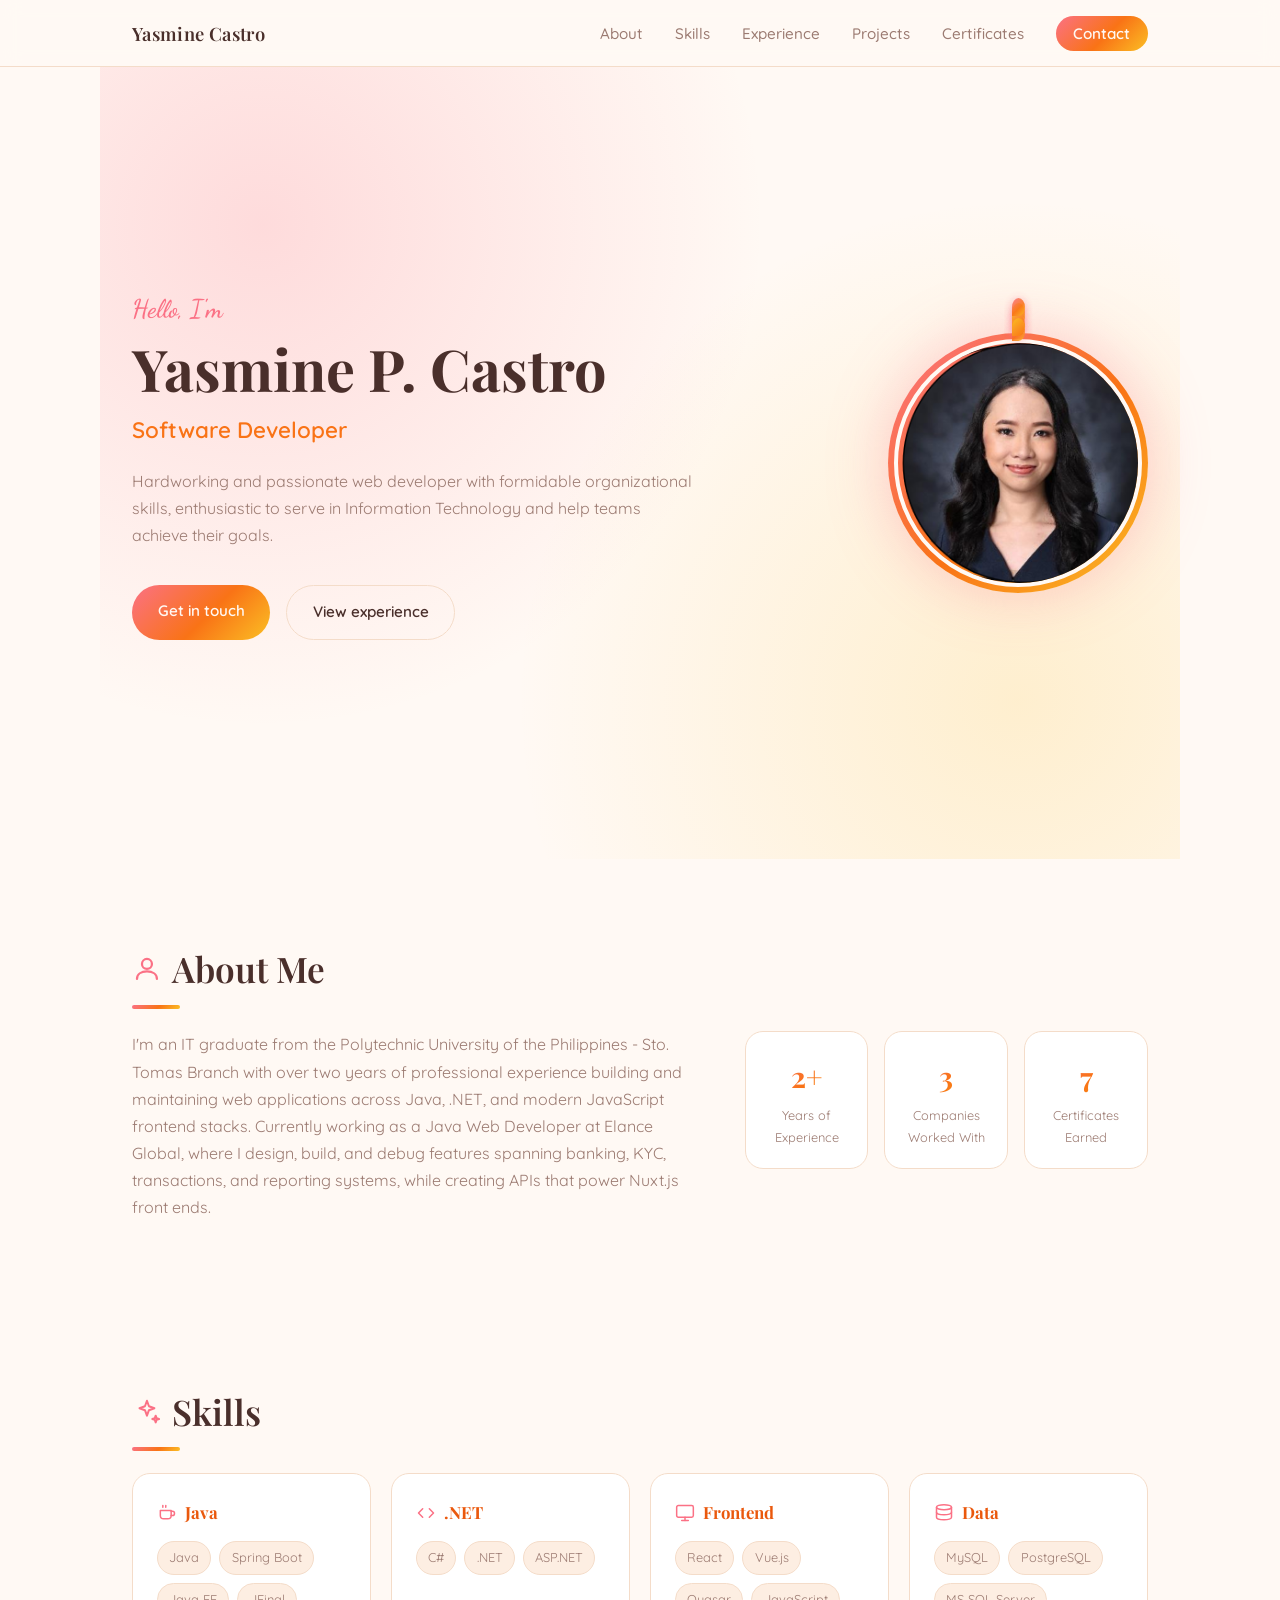
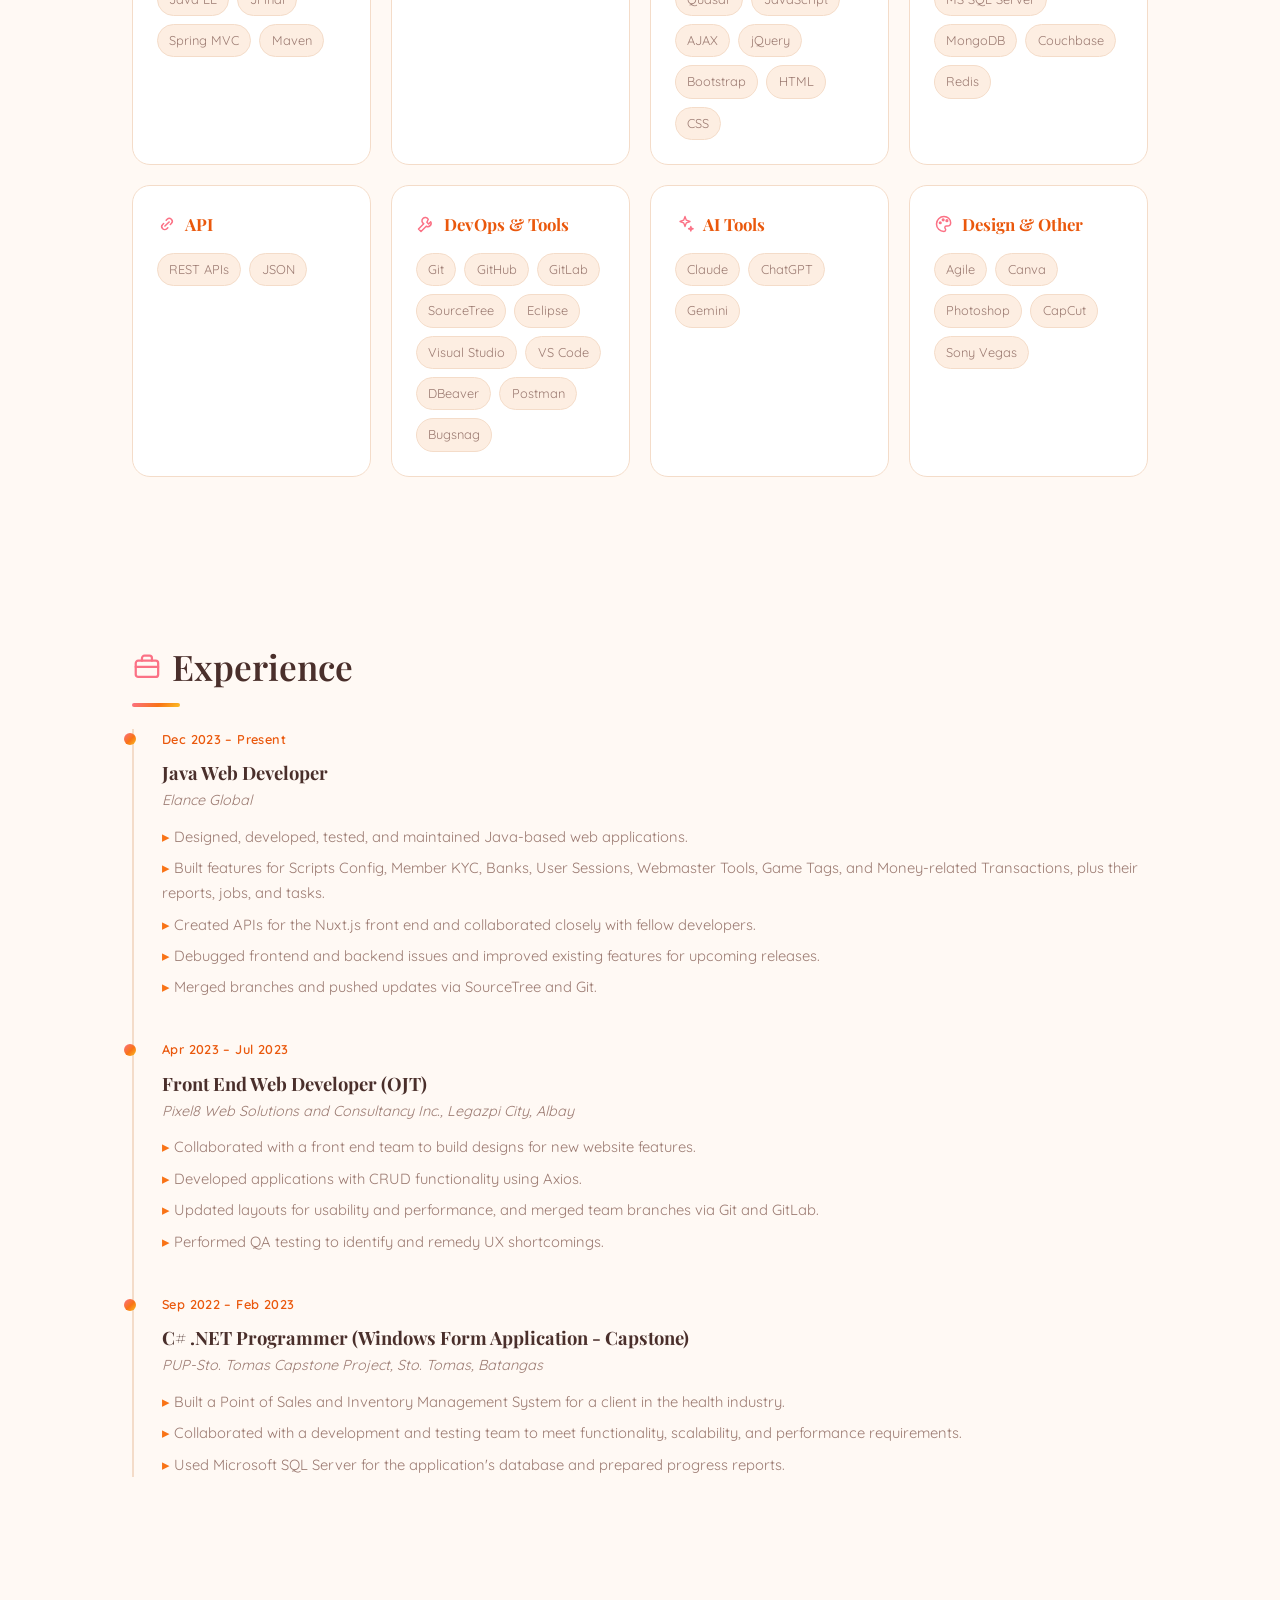
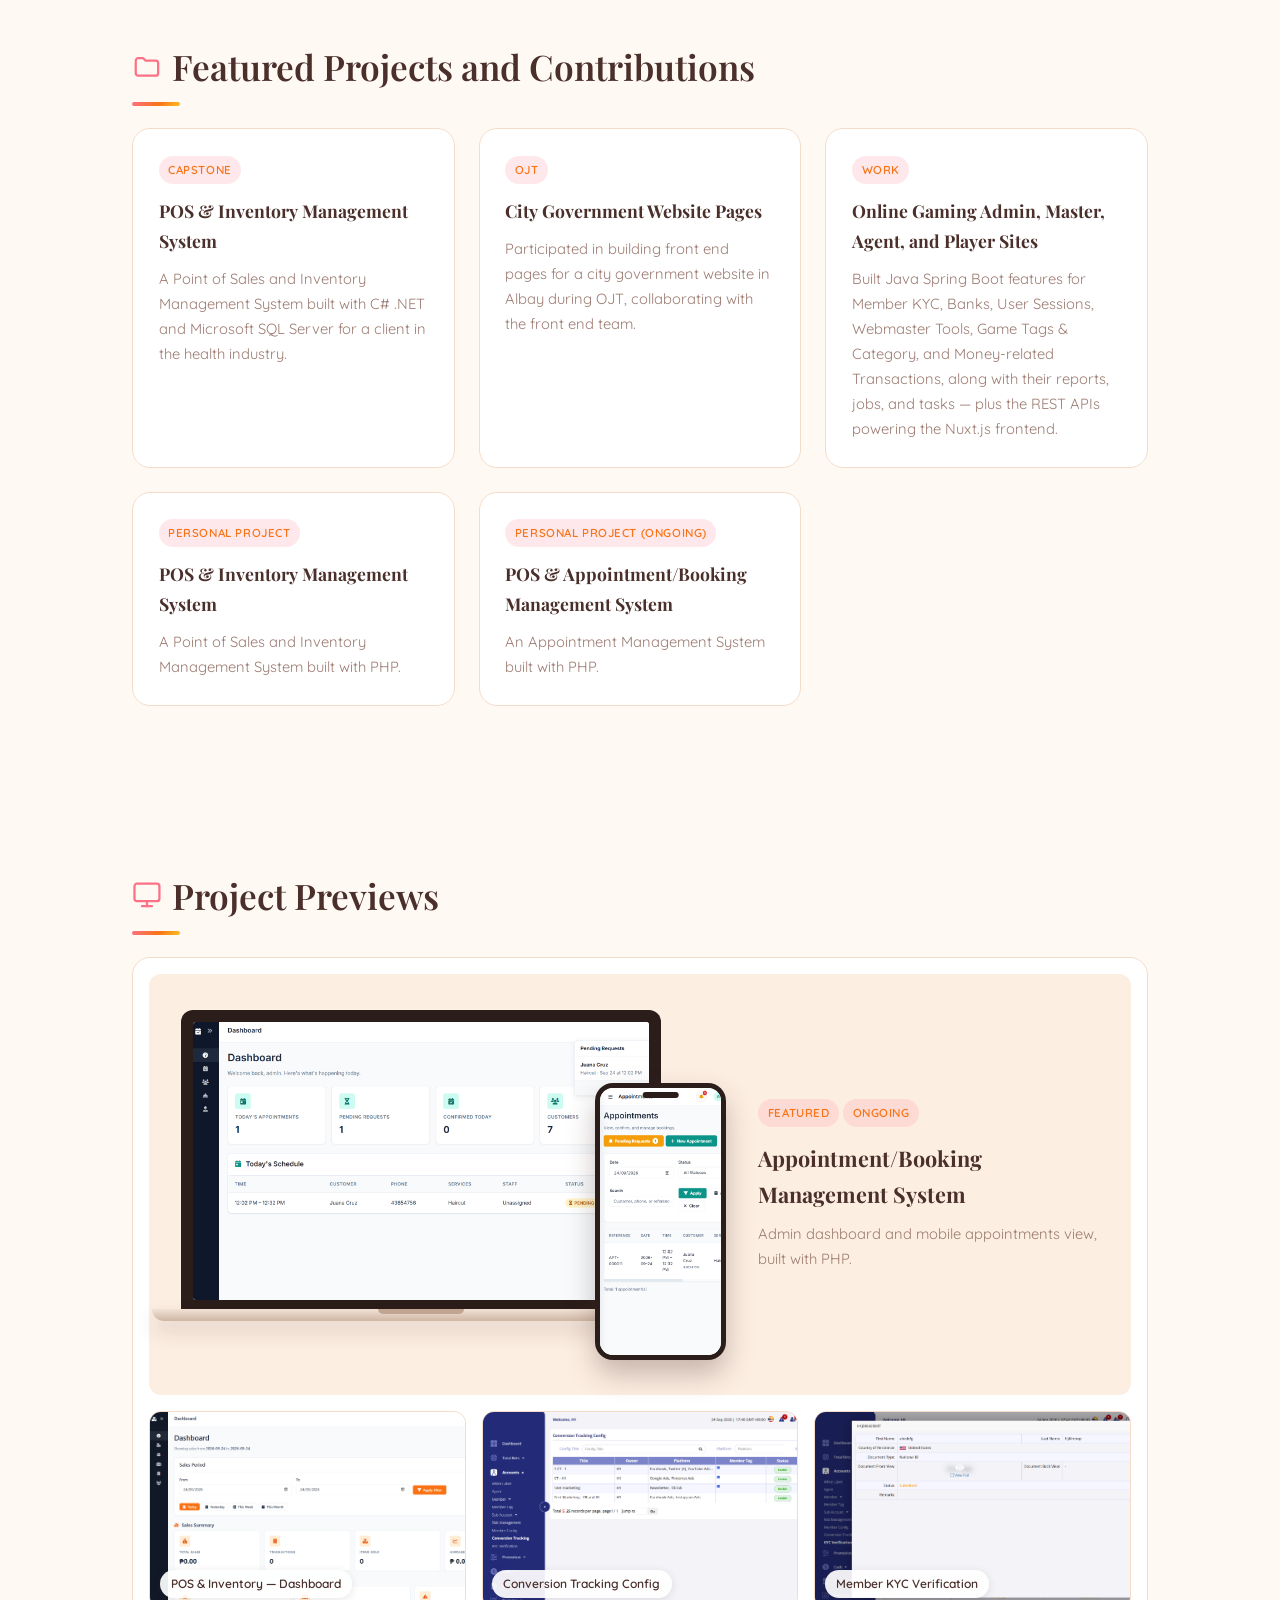
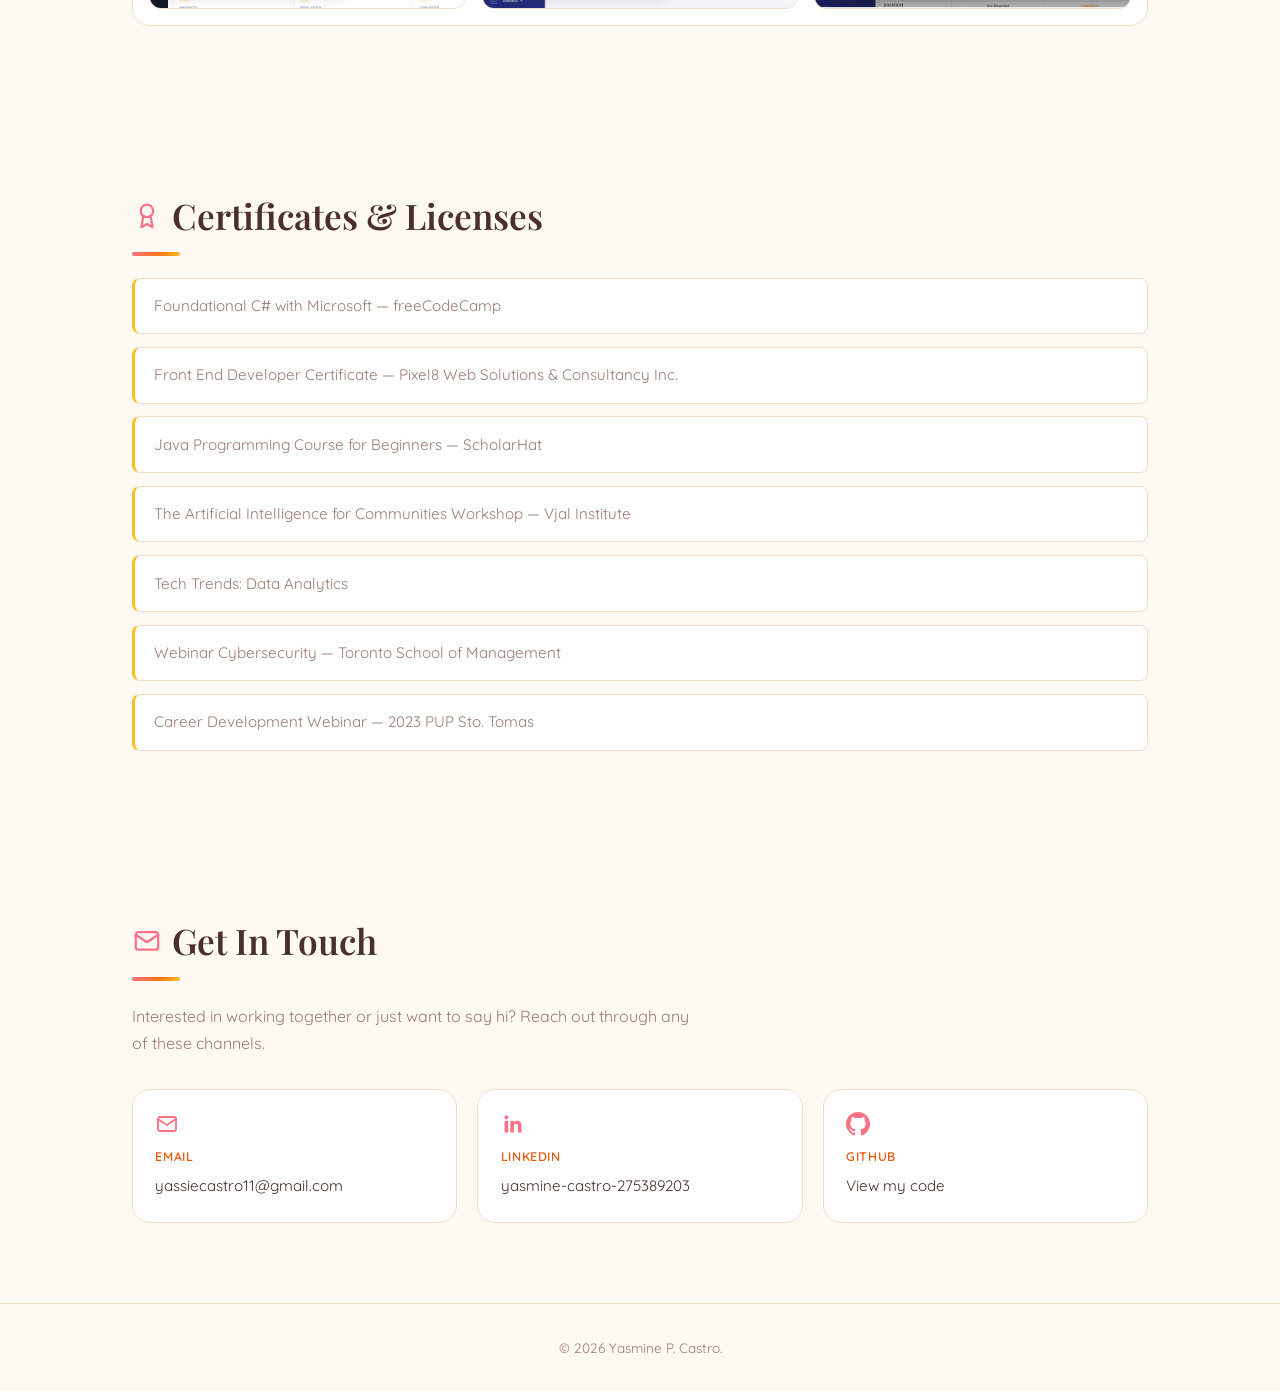
==== profile.html @ a71eab83 "Add portfolio site Landing page and profile page with about, skills, experience, projects, project p" ====
<!DOCTYPE html>
<html lang="en">
<head>
  <meta charset="UTF-8">
  <meta name="viewport" content="width=device-width, initial-scale=1.0">
  <title>Yasmine Castro | Profile</title>
  <meta name="description" content="Portfolio of Yasmine P. Castro — Java & Front End Web Developer.">
  <link rel="preconnect" href="https://fonts.googleapis.com">
  <link rel="preconnect" href="https://fonts.gstatic.com" crossorigin>
  <link href="https://fonts.googleapis.com/css2?family=Playfair+Display:wght@500;600;700&family=Quicksand:wght@400;500;600;700&family=Dancing+Script:wght@500;600;700&display=swap" rel="stylesheet">
  <link rel="stylesheet" href="css/style.css">
</head>
<body>
  <svg style="display:none" aria-hidden="true">
    <defs>
      <symbol id="icon-user" viewBox="0 0 24 24" fill="none" stroke="currentColor" stroke-width="1.8" stroke-linecap="round" stroke-linejoin="round">
        <circle cx="12" cy="8" r="4"></circle>
        <path d="M4 20c0-4 3.6-6 8-6s8 2 8 6"></path>
      </symbol>
      <symbol id="icon-sparkles" viewBox="0 0 24 24" fill="none" stroke="currentColor" stroke-width="1.6" stroke-linecap="round" stroke-linejoin="round">
        <path d="M12 3l1.6 4.4L18 9l-4.4 1.6L12 15l-1.6-4.4L6 9l4.4-1.6L12 3z"></path>
        <path d="M19 15l.7 2 2 .7-2 .7-.7 2-.7-2-2-.7 2-.7.7-2z"></path>
      </symbol>
      <symbol id="icon-briefcase" viewBox="0 0 24 24" fill="none" stroke="currentColor" stroke-width="1.8" stroke-linecap="round" stroke-linejoin="round">
        <rect x="3" y="7" width="18" height="13" rx="2"></rect>
        <path d="M8 7V5a2 2 0 012-2h4a2 2 0 012 2v2"></path>
        <line x1="3" y1="12" x2="21" y2="12"></line>
      </symbol>
      <symbol id="icon-folder" viewBox="0 0 24 24" fill="none" stroke="currentColor" stroke-width="1.8" stroke-linecap="round" stroke-linejoin="round">
        <path d="M3 7a2 2 0 012-2h4l2 2h8a2 2 0 012 2v8a2 2 0 01-2 2H5a2 2 0 01-2-2V7z"></path>
      </symbol>
      <symbol id="icon-award" viewBox="0 0 24 24" fill="none" stroke="currentColor" stroke-width="1.8" stroke-linecap="round" stroke-linejoin="round">
        <circle cx="12" cy="8" r="5"></circle>
        <path d="M9 12.5L7.5 21 12 18.5 16.5 21 15 12.5"></path>
      </symbol>
      <symbol id="icon-mail" viewBox="0 0 24 24" fill="none" stroke="currentColor" stroke-width="1.8" stroke-linecap="round" stroke-linejoin="round">
        <rect x="3" y="5" width="18" height="14" rx="2"></rect>
        <path d="M3 7l9 6 9-6"></path>
      </symbol>
      <symbol id="icon-coffee" viewBox="0 0 24 24" fill="none" stroke="currentColor" stroke-width="1.8" stroke-linecap="round" stroke-linejoin="round">
        <path d="M4 9h13v6a4 4 0 01-4 4H8a4 4 0 01-4-4V9z"></path>
        <path d="M17 10h1.5a2.5 2.5 0 010 5H17"></path>
        <line x1="7" y1="3" x2="7" y2="5"></line>
        <line x1="10.5" y1="3" x2="10.5" y2="5"></line>
      </symbol>
      <symbol id="icon-code" viewBox="0 0 24 24" fill="none" stroke="currentColor" stroke-width="1.8" stroke-linecap="round" stroke-linejoin="round">
        <polyline points="8 7 3 12 8 17"></polyline>
        <polyline points="16 7 21 12 16 17"></polyline>
      </symbol>
      <symbol id="icon-monitor" viewBox="0 0 24 24" fill="none" stroke="currentColor" stroke-width="1.8" stroke-linecap="round" stroke-linejoin="round">
        <rect x="2" y="3" width="20" height="14" rx="2"></rect>
        <line x1="8" y1="21" x2="16" y2="21"></line>
        <line x1="12" y1="17" x2="12" y2="21"></line>
      </symbol>
      <symbol id="icon-database" viewBox="0 0 24 24" fill="none" stroke="currentColor" stroke-width="1.8" stroke-linecap="round" stroke-linejoin="round">
        <ellipse cx="12" cy="5" rx="9" ry="3"></ellipse>
        <path d="M3 5v6c0 1.7 4 3 9 3s9-1.3 9-3V5"></path>
        <path d="M3 11v6c0 1.7 4 3 9 3s9-1.3 9-3v-6"></path>
      </symbol>
      <symbol id="icon-link" viewBox="0 0 24 24" fill="none" stroke="currentColor" stroke-width="1.8" stroke-linecap="round" stroke-linejoin="round">
        <path d="M9.5 14.5l5-5"></path>
        <path d="M11 7.5l1.2-1.2a3.5 3.5 0 015 5L16 12.5"></path>
        <path d="M13 16.5l-1.2 1.2a3.5 3.5 0 01-5-5L8 11.5"></path>
      </symbol>
      <symbol id="icon-wrench" viewBox="0 0 24 24" fill="none" stroke="currentColor" stroke-width="1.8" stroke-linecap="round" stroke-linejoin="round">
        <path d="M14.7 6.3a4 4 0 10-5.4 5.4L3 18l3 3 6.3-6.3a4 4 0 005.4-5.4l-2.6 2.6-2-2z"></path>
      </symbol>
      <symbol id="icon-palette" viewBox="0 0 24 24" fill="none" stroke="currentColor" stroke-width="1.8" stroke-linecap="round" stroke-linejoin="round">
        <path d="M12 3a9 9 0 100 18c1.1 0 2-.9 2-2 0-.5-.2-1-.5-1.4-.3-.4-.5-.8-.5-1.3 0-1 .8-1.8 1.8-1.8H16a4 4 0 004-4c0-4.4-3.6-7.5-8-7.5z"></path>
        <circle cx="7.5" cy="10.5" r="1"></circle>
        <circle cx="11" cy="7" r="1"></circle>
        <circle cx="15.5" cy="8" r="1"></circle>
      </symbol>
      <symbol id="icon-linkedin" viewBox="0 0 24 24" fill="currentColor">
        <path d="M20.45 20.45h-3.55v-5.57c0-1.33-.03-3.04-1.85-3.04-1.86 0-2.14 1.45-2.14 2.94v5.67H9.35V9h3.41v1.56h.05c.48-.9 1.64-1.85 3.37-1.85 3.6 0 4.27 2.37 4.27 5.46v6.28zM5.34 7.43a2.06 2.06 0 110-4.12 2.06 2.06 0 010 4.12zM7.11 20.45H3.56V9h3.55v11.45z"></path>
      </symbol>
      <symbol id="icon-github" viewBox="0 0 24 24" fill="currentColor">
        <path d="M12 0C5.37 0 0 5.37 0 12c0 5.3 3.44 9.8 8.21 11.39.6.11.79-.26.79-.58v-2.23c-3.34.73-4.03-1.42-4.03-1.42-.55-1.39-1.33-1.76-1.33-1.76-1.09-.74.08-.73.08-.73 1.2.08 1.84 1.24 1.84 1.24 1.07 1.83 2.81 1.3 3.49 1 .11-.78.42-1.3.76-1.6-2.66-.3-5.47-1.33-5.47-5.93 0-1.31.47-2.38 1.24-3.22-.13-.3-.54-1.52.12-3.18 0 0 1-.32 3.3 1.23a11.5 11.5 0 016 0c2.29-1.55 3.3-1.23 3.3-1.23.65 1.66.24 2.88.12 3.18.77.84 1.23 1.91 1.23 3.22 0 4.61-2.81 5.62-5.48 5.92.43.37.82 1.1.82 2.22v3.29c0 .32.19.69.8.58C20.56 21.8 24 17.3 24 12c0-6.63-5.37-12-12-12z"></path>
      </symbol>
    </defs>
  </svg>

  <header>
    <nav class="navbar">
      <a href="index.html" class="logo">Yasmine Castro</a>
      <button class="nav-toggle" aria-label="Toggle navigation" aria-expanded="false">
        <span></span><span></span><span></span>
      </button>
      <ul class="nav-links">
        <li><a href="#about">About</a></li>
        <li><a href="#skills">Skills</a></li>
        <li><a href="#experience">Experience</a></li>
        <li><a href="#projects">Projects</a></li>
        <li><a href="#certificates">Certificates</a></li>
        <li><a href="#contact" class="nav-cta">Contact</a></li>
      </ul>
    </nav>
  </header>

  <main>
    <section id="hero">
      <div class="hero-content">
        <p class="hero-eyebrow">Hello, I'm</p>
        <h1>Yasmine P. Castro</h1>
        <p class="hero-role">Software Developer</p>
        <p class="hero-desc">Hardworking and passionate web developer with formidable organizational skills, enthusiastic to serve in Information Technology and help teams achieve their goals.</p>
        <div class="hero-actions">
          <a href="#contact" class="btn btn-primary">Get in touch</a>
          <a href="#experience" class="btn btn-outline">View experience</a>
        </div>
      </div>
      <div class="hero-photo-wrap">
        <div class="hero-photo">
          <img src="img/yasmine_img.png" alt="Portrait of Yasmine P. Castro">
        </div>
        <div class="petals" aria-hidden="true">
          <span class="petal-orbit p1"><span class="petal-shape"></span></span>
          <span class="petal-orbit p2"><span class="petal-shape"></span></span>
          <span class="petal-orbit p3"><span class="petal-shape"></span></span>
          <span class="petal-orbit p4"><span class="petal-shape"></span></span>
          <span class="petal-orbit p5"><span class="petal-shape"></span></span>
          <span class="petal-orbit p6"><span class="petal-shape"></span></span>
        </div>
      </div>
    </section>

    <section id="about">
      <h2 class="section-title reveal"><svg class="title-icon"><use href="#icon-user"></use></svg> About Me</h2>
      <div class="about-grid">
        <p class="reveal">
          I'm an IT graduate from the Polytechnic University of the Philippines - Sto. Tomas Branch with over two years of
          professional experience building and maintaining web applications across Java, .NET, and modern
          JavaScript frontend stacks. Currently working as a Java Web Developer at Elance Global, where I
          design, build, and debug features spanning banking, KYC, transactions, and reporting systems,
          while creating APIs that power Nuxt.js front ends.
        </p>
        <div class="about-facts">
          <div class="fact reveal">
            <span class="fact-num">2+</span>
            <span class="fact-label">Years of Experience</span>
          </div>
          <div class="fact reveal">
            <span class="fact-num">3</span>
            <span class="fact-label">Companies Worked With</span>
          </div>
          <div class="fact reveal">
            <span class="fact-num">7</span>
            <span class="fact-label">Certificates Earned</span>
          </div>
        </div>
      </div>
    </section>

    <section id="skills">
      <h2 class="section-title reveal"><svg class="title-icon"><use href="#icon-sparkles"></use></svg> Skills</h2>
      <div class="skills-grid">
        <div class="skill-card reveal">
          <h3><svg class="skill-icon"><use href="#icon-coffee"></use></svg> Java</h3>
          <ul class="tag-list">
            <li>Java</li><li>Spring Boot</li><li>Java EE</li><li>JFinal</li><li>Spring MVC</li><li>Maven</li>
          </ul>
        </div>
        <div class="skill-card reveal">
          <h3><svg class="skill-icon"><use href="#icon-code"></use></svg> .NET</h3>
          <ul class="tag-list">
            <li>C#</li><li>.NET</li><li>ASP.NET</li>
          </ul>
        </div>
        <div class="skill-card reveal">
          <h3><svg class="skill-icon"><use href="#icon-monitor"></use></svg> Frontend</h3>
          <ul class="tag-list">
            <li>React</li><li>Vue.js</li><li>Quasar</li><li>JavaScript</li><li>AJAX</li><li>jQuery</li><li>Bootstrap</li><li>HTML</li><li>CSS</li>
          </ul>
        </div>
        <div class="skill-card reveal">
          <h3><svg class="skill-icon"><use href="#icon-database"></use></svg> Data</h3>
          <ul class="tag-list">
            <li>MySQL</li><li>PostgreSQL</li><li>MS SQL Server</li><li>MongoDB</li><li>Couchbase</li><li>Redis</li>
          </ul>
        </div>
        <div class="skill-card reveal">
          <h3><svg class="skill-icon"><use href="#icon-link"></use></svg> API</h3>
          <ul class="tag-list">
            <li>REST APIs</li><li>JSON</li>
          </ul>
        </div>
        <div class="skill-card reveal">
          <h3><svg class="skill-icon"><use href="#icon-wrench"></use></svg> DevOps &amp; Tools</h3>
          <ul class="tag-list">
            <li>Git</li><li>GitHub</li><li>GitLab</li><li>SourceTree</li><li>Eclipse</li><li>Visual Studio</li><li>VS Code</li><li>DBeaver</li><li>Postman</li><li>Bugsnag</li>
          </ul>
        </div>
        <div class="skill-card reveal">
          <h3><svg class="skill-icon"><use href="#icon-sparkles"></use></svg> AI Tools</h3>
          <ul class="tag-list">
            <li>Claude</li><li>ChatGPT</li><li>Gemini</li>
          </ul>
        </div>
        <div class="skill-card reveal">
          <h3><svg class="skill-icon"><use href="#icon-palette"></use></svg> Design &amp; Other</h3>
          <ul class="tag-list">
            <li>Agile</li><li>Canva</li><li>Photoshop</li><li>CapCut</li><li>Sony Vegas</li>
          </ul>
        </div>
      </div>
    </section>

    <section id="experience">
      <h2 class="section-title reveal"><svg class="title-icon"><use href="#icon-briefcase"></use></svg> Experience</h2>
      <div class="timeline">
        <div class="timeline-item reveal">
          <div class="timeline-date">Dec 2023 – Present</div>
          <div class="timeline-body">
            <h3>Java Web Developer</h3>
            <p class="timeline-company">Elance Global</p>
            <ul>
              <li>Designed, developed, tested, and maintained Java-based web applications.</li>
              <li>Built features for Scripts Config, Member KYC, Banks, User Sessions, Webmaster Tools, Game Tags, and Money-related Transactions, plus their reports, jobs, and tasks.</li>
              <li>Created APIs for the Nuxt.js front end and collaborated closely with fellow developers.</li>
              <li>Debugged frontend and backend issues and improved existing features for upcoming releases.</li>
              <li>Merged branches and pushed updates via SourceTree and Git.</li>
            </ul>
          </div>
        </div>
        <div class="timeline-item reveal">
          <div class="timeline-date">Apr 2023 – Jul 2023</div>
          <div class="timeline-body">
            <h3>Front End Web Developer (OJT)</h3>
            <p class="timeline-company">Pixel8 Web Solutions and Consultancy Inc., Legazpi City, Albay</p>
            <ul>
              <li>Collaborated with a front end team to build designs for new website features.</li>
              <li>Developed applications with CRUD functionality using Axios.</li>
              <li>Updated layouts for usability and performance, and merged team branches via Git and GitLab.</li>
              <li>Performed QA testing to identify and remedy UX shortcomings.</li>
            </ul>
          </div>
        </div>
        <div class="timeline-item reveal">
          <div class="timeline-date">Sep 2022 – Feb 2023</div>
          <div class="timeline-body">
            <h3>C# .NET Programmer (Windows Form Application - Capstone)</h3>
            <p class="timeline-company">PUP-Sto. Tomas Capstone Project, Sto. Tomas, Batangas</p>
            <ul>
              <li>Built a Point of Sales and Inventory Management System for a client in the health industry.</li>
              <li>Collaborated with a development and testing team to meet functionality, scalability, and performance requirements.</li>
              <li>Used Microsoft SQL Server for the application's database and prepared progress reports.</li>
            </ul>
          </div>
        </div>
      </div>
    </section>

    <section id="projects">
      <h2 class="section-title reveal"><svg class="title-icon"><use href="#icon-folder"></use></svg> Featured Projects and Contributions</h2>
      <div class="project-grid">
        <div class="project-card reveal">
          <div class="project-tag">Capstone</div>
          <h3>POS &amp; Inventory Management System</h3>
          <p>A Point of Sales and Inventory Management System built with C# .NET and Microsoft SQL Server for a client in the health industry.</p>
        </div>
        <div class="project-card reveal">
          <div class="project-tag">OJT</div>
          <h3>City Government Website Pages</h3>
          <p>Participated in building front end pages for a city government website in Albay during OJT, collaborating with the front end team.</p>
        </div>
        <div class="project-card reveal">
          <div class="project-tag">Work</div>
          <h3>Online Gaming Admin, Master, Agent, and Player Sites</h3>
          <p>Built Java Spring Boot features for Member KYC, Banks, User Sessions, Webmaster Tools, Game Tags &amp; Category, and Money-related Transactions, along with their reports, jobs, and tasks — plus the REST APIs powering the Nuxt.js frontend.</p>
        </div>
        <div class="project-card reveal">
          <div class="project-tag">Personal Project</div>
          <h3>POS &amp; Inventory Management System</h3>
          <p>A Point of Sales and Inventory Management System built with PHP.</p>
        </div>
        <div class="project-card reveal">
          <div class="project-tag">Personal Project (Ongoing)</div>
          <h3>POS &amp; Appointment/Booking Management System</h3>
          <p>An Appointment Management System built with PHP.</p>
        </div>
      </div>
    </section>

    <section id="previews">
      <h2 class="section-title reveal"><svg class="title-icon"><use href="#icon-monitor"></use></svg> Project Previews</h2>
      <div class="preview-gallery reveal">
        <figure class="preview-feature">
          <div class="device-stage">
            <a href="img/castro_appointment_booking.png" target="_blank" rel="noopener" class="device-laptop">
              <div class="laptop-screen">
                <img src="img/castro_appointment_booking.png" alt="Appointment and Booking Management System dashboard" loading="lazy">
              </div>
              <div class="laptop-base"></div>
            </a>
            <a href="img/castro_appointment_booking_mobile.png" target="_blank" rel="noopener" class="device-phone">
              <img src="img/castro_appointment_booking_mobile.png" alt="Appointment and Booking Management System mobile view" loading="lazy">
            </a>
          </div>
          <figcaption>
            <span class="project-tag">Featured</span>
            <span class="project-tag">Ongoing</span>
            <h3>Appointment/Booking Management System</h3>
            <p>Admin dashboard and mobile appointments view, built with PHP.</p>
          </figcaption>
        </figure>
        <div class="preview-thumbs">
          <a href="img/castro_pos_dashboard.png" target="_blank" rel="noopener" class="preview-shot">
            <img src="img/castro_pos_dashboard.png" alt="POS and Inventory Management System dashboard" loading="lazy">
            <span>POS &amp; Inventory — Dashboard</span>
          </a>
          <a href="img/castro_conversion_tracking.png" target="_blank" rel="noopener" class="preview-shot">
            <img src="img/castro_conversion_tracking.png" alt="Conversion Tracking Config page" loading="lazy">
            <span>Conversion Tracking Config</span>
          </a>
          <a href="img/castro_kycVerification.png" target="_blank" rel="noopener" class="preview-shot">
            <img src="img/castro_kycVerification.png" alt="Member KYC Verification details" loading="lazy">
            <span>Member KYC Verification</span>
          </a>
        </div>
      </div>
    </section>

    <section id="certificates">
      <h2 class="section-title reveal"><svg class="title-icon"><use href="#icon-award"></use></svg> Certificates &amp; Licenses</h2>
      <ul class="cert-list">
        <li class="reveal">Foundational C# with Microsoft — freeCodeCamp</li>
        <li class="reveal">Front End Developer Certificate — Pixel8 Web Solutions &amp; Consultancy Inc.</li>
        <li class="reveal">Java Programming Course for Beginners — ScholarHat</li>
        <li class="reveal">The Artificial Intelligence for Communities Workshop — Vjal Institute</li>
        <li class="reveal">Tech Trends: Data Analytics</li>
        <li class="reveal">Webinar Cybersecurity — Toronto School of Management</li>
        <li class="reveal">Career Development Webinar — 2023 PUP Sto. Tomas</li>
      </ul>
    </section>

    <section id="contact">
      <h2 class="section-title reveal"><svg class="title-icon"><use href="#icon-mail"></use></svg> Get In Touch</h2>
      <p class="contact-intro reveal">Interested in working together or just want to say hi? Reach out through any of these channels.</p>
      <div class="contact-grid">
        <a class="contact-card reveal" href="mailto:yassiecastro11@gmail.com">
          <svg class="contact-icon"><use href="#icon-mail"></use></svg>
          <span class="contact-label">Email</span>
          <span class="contact-value">yassiecastro11@gmail.com</span>
        </a>
        <a class="contact-card reveal" href="https://www.linkedin.com/in/yasmine-castro-275389203" target="_blank" rel="noopener">
          <svg class="contact-icon"><use href="#icon-linkedin"></use></svg>
          <span class="contact-label">LinkedIn</span>
          <span class="contact-value">yasmine-castro-275389203</span>
        </a>
        <a class="contact-card reveal" href="https://github.com/ypcastro091" target="_blank" rel="noopener">
          <svg class="contact-icon"><use href="#icon-github"></use></svg>
          <span class="contact-label">GitHub</span>
          <span class="contact-value">View my code</span>
        </a>
      </div>
    </section>
  </main>

  <footer>
    <p>&copy; 2026 Yasmine P. Castro.</p>
  </footer>

  <script src="js/script.js"></script>
</body>
</html>
---- css/style.css ----
:root {
  --bg: #fff9f4;
  --bg-alt: #fdeee2;
  --surface: #ffffff;
  --border: #f4dcc9;
  --text: #4a2f2b;
  --text-muted: #9c7b72;
  --accent: #F97316;
  --accent-2: #FBBF24;
  --accent-pink: #FB7185;
  --accent-hover: #EA580C;
  --leaf: #8FA876;
  --gradient: linear-gradient(135deg, #FB7185 0%, #F97316 55%, #FBBF24 100%);
  --radius: 18px;
  --max-width: 1080px;
}

* {
  margin: 0;
  padding: 0;
  box-sizing: border-box;
}

html {
  scroll-behavior: smooth;
}

body {
  font-family: 'Quicksand', sans-serif;
  background: var(--bg);
  color: var(--text);
  line-height: 1.7;
}

h1, h2, h3, .logo {
  font-family: 'Playfair Display', serif;
}

.hero-eyebrow {
  font-family: 'Dancing Script', cursive;
}

.growth-quote {
  font-family: 'Playfair Display', serif;
  font-style: italic;
}

a {
  color: inherit;
  text-decoration: none;
}

ul {
  list-style: none;
}

img {
  max-width: 100%;
  display: block;
}

.section-title {
  font-size: clamp(1.6rem, 3vw, 2.2rem);
  font-weight: 600;
  margin-bottom: 2rem;
  position: relative;
  display: inline-flex;
  align-items: center;
  gap: 0.6rem;
}

.icon {
  width: 20px;
  height: 20px;
  flex-shrink: 0;
}

.title-icon {
  width: 0.85em;
  height: 0.85em;
  color: var(--accent-pink);
  flex-shrink: 0;
}

.section-title::after {
  content: "";
  position: absolute;
  left: 0;
  bottom: -10px;
  width: 48px;
  height: 4px;
  border-radius: 4px;
  background: var(--gradient);
}

section {
  padding: 5rem 2rem;
  max-width: var(--max-width);
  margin: 0 auto;
}

/* Scroll reveal */
.reveal {
  opacity: 0;
  transform: translateY(28px);
  transition: opacity 0.7s ease, transform 0.7s ease;
}

.reveal.in-view {
  opacity: 1;
  transform: translateY(0);
}

@media (prefers-reduced-motion: reduce) {
  .reveal {
    opacity: 1;
    transform: none;
    transition: none;
  }
}

/* Navbar */
header {
  position: sticky;
  top: 0;
  z-index: 100;
  backdrop-filter: blur(10px);
  background: rgba(255, 249, 244, 0.85);
  border-bottom: 1px solid var(--border);
}

.navbar {
  display: flex;
  justify-content: space-between;
  align-items: center;
  max-width: var(--max-width);
  margin: 0 auto;
  padding: 1.1rem 2rem;
}

.logo {
  font-weight: 600;
  font-size: 1.15rem;
  letter-spacing: 0.02em;
}

.nav-links {
  display: flex;
  align-items: center;
  gap: 2rem;
}

.nav-links a {
  color: var(--text-muted);
  font-size: 0.95rem;
  font-weight: 500;
  transition: color 0.2s ease;
}

.nav-links a:hover {
  color: var(--text);
}

.nav-cta {
  padding: 0.5rem 1.1rem;
  border-radius: 999px;
  background: var(--gradient);
  color: #fff9f4 !important;
  font-weight: 600 !important;
}

.nav-toggle {
  display: none;
  flex-direction: column;
  gap: 5px;
  background: none;
  border: none;
  cursor: pointer;
  padding: 0.4rem;
}

.nav-toggle span {
  width: 24px;
  height: 2px;
  background: var(--text);
  border-radius: 2px;
}

/* Hero */
#hero {
  min-height: 88vh;
  display: flex;
  align-items: center;
  justify-content: space-between;
  gap: 3rem;
  max-width: var(--max-width);
  background:
    radial-gradient(circle at 15% 20%, rgba(251, 113, 133, 0.22), transparent 45%),
    radial-gradient(circle at 85% 80%, rgba(251, 191, 36, 0.18), transparent 45%);
}

.hero-content {
  max-width: 620px;
}

.hero-photo-wrap {
  position: relative;
  flex-shrink: 0;
  width: 260px;
  height: 260px;
}

.hero-photo {
  width: 100%;
  height: 100%;
  border-radius: 50%;
  padding: 6px;
  background: var(--gradient);
  box-shadow: 0 0 60px rgba(251, 113, 133, 0.35);
}

.hero-photo img {
  width: 100%;
  height: 100%;
  border-radius: 50%;
  object-fit: cover;
  border: 4px solid var(--bg);
}

/* Orbiting petals */
.petals {
  position: absolute;
  inset: 0;
  pointer-events: none;
}

.petal-orbit {
  position: absolute;
  top: 50%;
  left: 50%;
  width: 0;
  height: 0;
  animation: orbit linear infinite;
}

.petal-shape {
  position: absolute;
  left: -6px;
  width: 13px;
  height: 18px;
  border-radius: 50% 50% 50% 0;
  background: var(--gradient);
  opacity: 0.88;
  box-shadow: 0 0 8px rgba(251, 113, 133, 0.4);
  animation: tumble linear infinite alternate;
}

.p1 { animation-duration: 11s; }
.p2 { animation-duration: 14s; animation-direction: reverse; }
.p3 { animation-duration: 9s; }
.p4 { animation-duration: 12.5s; animation-direction: reverse; }
.p5 { animation-duration: 15s; animation-delay: -4s; }
.p6 { animation-duration: 10s; animation-direction: reverse; animation-delay: -2s; }

.p1 .petal-shape { top: -148px; animation-duration: 3.2s; }
.p2 .petal-shape { top: -160px; animation-duration: 4s; }
.p3 .petal-shape { top: -140px; animation-duration: 2.6s; }
.p4 .petal-shape { top: -155px; animation-duration: 3.6s; }
.p5 .petal-shape { top: -165px; animation-duration: 4.4s; }
.p6 .petal-shape { top: -145px; animation-duration: 3s; }

.p2 .petal-shape,
.p4 .petal-shape,
.p6 .petal-shape {
  background: linear-gradient(135deg, #FBBF24 0%, #F97316 100%);
}

@keyframes orbit {
  from { transform: rotate(0deg); }
  to { transform: rotate(360deg); }
}

@keyframes tumble {
  from { transform: rotate(0deg); }
  to { transform: rotate(200deg); }
}

/* Hero load animation */
.hero-content > * {
  animation: heroFadeUp 0.8s cubic-bezier(0.22, 1, 0.36, 1) both;
}

.hero-content > :nth-child(1) { animation-delay: 0.1s; }
.hero-content > :nth-child(2) { animation-delay: 0.25s; }
.hero-content > :nth-child(3) { animation-delay: 0.4s; }
.hero-content > :nth-child(4) { animation-delay: 0.55s; }
.hero-content > :nth-child(5) { animation-delay: 0.7s; }

.hero-photo-wrap {
  animation: heroPhotoIn 1s cubic-bezier(0.34, 1.56, 0.64, 1) 0.3s both;
}

.hero-photo {
  animation: heroFloat 6s ease-in-out 1.3s infinite, heroGlow 6s ease-in-out 1.3s infinite;
}

.petals {
  animation: heroFadeIn 1s ease 1s both;
}

@keyframes heroFadeUp {
  from { opacity: 0; transform: translateY(24px); }
  to { opacity: 1; transform: translateY(0); }
}

@keyframes heroPhotoIn {
  from { opacity: 0; transform: scale(0.7) rotate(-8deg); }
  to { opacity: 1; transform: scale(1) rotate(0); }
}

@keyframes heroFloat {
  0%, 100% { transform: translateY(0); }
  50% { transform: translateY(-10px); }
}

@keyframes heroGlow {
  0%, 100% { box-shadow: 0 0 60px rgba(251, 113, 133, 0.35); }
  50% { box-shadow: 0 0 80px rgba(251, 191, 36, 0.45); }
}

@keyframes heroFadeIn {
  from { opacity: 0; }
  to { opacity: 1; }
}

@media (prefers-reduced-motion: reduce) {
  .hero-content > *,
  .hero-photo-wrap,
  .hero-photo,
  .petals {
    animation: none;
  }
}

.hero-eyebrow {
  color: var(--accent-pink);
  font-weight: 600;
  font-size: 1.6rem;
  margin-bottom: 0.25rem;
}

#hero h1 {
  font-size: clamp(2.4rem, 6vw, 3.6rem);
  font-weight: 700;
  line-height: 1.15;
}

.hero-role {
  font-size: clamp(1.1rem, 2.5vw, 1.4rem);
  color: var(--accent);
  font-weight: 600;
  margin-top: 0.6rem;
}

.hero-desc {
  color: var(--text-muted);
  margin-top: 1.2rem;
  max-width: 560px;
}

.hero-actions {
  display: flex;
  gap: 1rem;
  margin-top: 2.2rem;
  flex-wrap: wrap;
}

.btn {
  padding: 0.85rem 1.6rem;
  border-radius: 999px;
  font-weight: 600;
  font-size: 0.95rem;
  transition: transform 0.2s ease, opacity 0.2s ease;
  display: inline-block;
}

.btn-primary {
  background: var(--gradient);
  color: #fff9f4;
}

.btn-outline {
  border: 1px solid var(--border);
  color: var(--text);
}

.btn:hover {
  transform: translateY(-2px);
  opacity: 0.92;
}

/* Growth banner */
.growth-banner {
  display: flex;
  flex-direction: column;
  align-items: center;
  text-align: center;
  gap: 1.2rem;
  padding: 2rem 2rem 4.5rem;
}

.flower-svg {
  width: 110px;
  height: 150px;
  overflow: visible;
}

.stem {
  fill: none;
  stroke: var(--leaf);
  stroke-width: 4;
  stroke-linecap: round;
  stroke-dasharray: 90;
  stroke-dashoffset: 90;
  transform-origin: 60px 155px;
}

.leaf {
  fill: var(--leaf);
  opacity: 0;
  transform: scale(0);
}

.leaf-left { transform-origin: 60px 112px; }
.leaf-right { transform-origin: 60px 132px; }

.bloom {
  transform-origin: 60px 55px;
  transform: scale(0) rotate(-15deg);
  opacity: 0;
}

.petal {
  fill: var(--accent);
  opacity: 0.92;
}

.petal:nth-child(1) { fill: var(--accent-pink); }
.petal:nth-child(2) { fill: var(--accent); }
.petal:nth-child(3) { fill: var(--accent-2); }
.petal:nth-child(4) { fill: var(--accent-pink); }
.petal:nth-child(5) { fill: var(--accent); }

.flower-center {
  fill: var(--accent-2);
}

.growth-banner.in-view .stem {
  animation: growStem 1.3s ease-out forwards, swayStem 4s ease-in-out 1.3s infinite;
}

.growth-banner.in-view .leaf-left {
  animation: popIn 0.6s ease-out 0.8s forwards;
}

.growth-banner.in-view .leaf-right {
  animation: popIn 0.6s ease-out 1s forwards;
}

.growth-banner.in-view .bloom {
  animation: bloomIn 0.8s cubic-bezier(0.34, 1.56, 0.64, 1) 1.3s forwards,
    swayBloom 4s ease-in-out 2.3s infinite;
}

@keyframes growStem {
  to { stroke-dashoffset: 0; }
}

@keyframes swayStem {
  0%, 100% { transform: rotate(0deg); }
  50% { transform: rotate(1.5deg); }
}

@keyframes popIn {
  to { opacity: 1; transform: scale(1); }
}

@keyframes bloomIn {
  to { opacity: 1; transform: scale(1) rotate(0deg); }
}

@keyframes swayBloom {
  0%, 100% { transform: rotate(0deg); }
  50% { transform: rotate(-2deg); }
}

.growth-quote {
  max-width: 520px;
  color: var(--text-muted);
  font-weight: 500;
  font-size: 1.2rem;
}

/* Landing page */
body:has(.landing-hero) {
  /*display: flex;*/
  min-height: 100vh;
}

.landing-hero {
  min-height: 100vh;
  width: 100%;
  justify-content: center;
  padding: 3rem 2rem;
  gap: 1rem;
  background:
    radial-gradient(circle at 15% 20%, rgba(251, 113, 133, 0.22), transparent 45%),
    radial-gradient(circle at 85% 80%, rgba(251, 191, 36, 0.18), transparent 45%);
}

.landing-hero .flower-svg {
  width: 150px;
  height: 200px;
}

.landing-title {
  font-family: 'Playfair Display', serif;
  font-size: clamp(2rem, 6vw, 3rem);
  font-weight: 700;
}

.landing-cta {
  margin-top: 0.75rem;
}

/* About */
.about-grid {
  display: grid;
  grid-template-columns: 1.4fr 1fr;
  gap: 3rem;
  align-items: start;
}

.about-grid p {
  color: var(--text-muted);
}

.about-facts {
  display: grid;
  grid-template-columns: repeat(3, 1fr);
  gap: 1rem;
}

.fact {
  background: var(--surface);
  border: 1px solid var(--border);
  border-radius: var(--radius);
  padding: 1.2rem 0.8rem;
  text-align: center;
}

.fact-num {
  display: block;
  font-family: 'Playfair Display', serif;
  font-size: 1.8rem;
  font-weight: 700;
  background: var(--gradient);
  -webkit-background-clip: text;
  background-clip: text;
  color: transparent;
}

.fact-label {
  display: block;
  font-size: 0.8rem;
  color: var(--text-muted);
  margin-top: 0.3rem;
}

/* Skills */
.skills-grid {
  display: grid;
  grid-template-columns: repeat(auto-fit, minmax(230px, 1fr));
  gap: 1.25rem;
}

.skill-card {
  background: var(--surface);
  border: 1px solid var(--border);
  border-radius: var(--radius);
  padding: 1.5rem;
  transition: border-color 0.2s ease, transform 0.2s ease;
}

.skill-card:hover {
  border-color: var(--accent);
  transform: translateY(-3px);
}

.skill-card h3 {
  font-size: 1.05rem;
  margin-bottom: 0.9rem;
  color: var(--accent-hover);
  display: flex;
  align-items: center;
  gap: 0.5rem;
}

.skill-icon {
  width: 20px;
  height: 20px;
  color: var(--accent-pink);
  flex-shrink: 0;
}

.tag-list {
  display: flex;
  flex-wrap: wrap;
  gap: 0.5rem;
}

.tag-list li {
  font-size: 0.8rem;
  color: var(--text-muted);
  background: var(--bg-alt);
  border: 1px solid var(--border);
  padding: 0.3rem 0.7rem;
  border-radius: 999px;
}

/* Timeline */
.timeline {
  position: relative;
  padding-left: 1.75rem;
  border-left: 2px solid var(--border);
}

.timeline-item {
  position: relative;
  padding-bottom: 2.5rem;
}

.timeline-item:last-child {
  padding-bottom: 0;
}

.timeline-item::before {
  content: "";
  position: absolute;
  left: -2.35rem;
  top: 0.3rem;
  width: 12px;
  height: 12px;
  border-radius: 50%;
  background: var(--gradient);
}

.timeline-date {
  font-size: 0.8rem;
  color: var(--accent-hover);
  font-weight: 600;
  letter-spacing: 0.03em;
  margin-bottom: 0.4rem;
}

.timeline-body h3 {
  font-size: 1.15rem;
}

.timeline-company {
  color: var(--text-muted);
  font-size: 0.9rem;
  font-style: italic;
  margin-bottom: 0.7rem;
}

.timeline-body ul {
  color: var(--text-muted);
  font-size: 0.92rem;
  display: grid;
  gap: 0.4rem;
}

.timeline-body ul li::before {
  content: "▸ ";
  color: var(--accent);
}

/* Projects */
.project-grid {
  display: grid;
  grid-template-columns: repeat(auto-fit, minmax(260px, 1fr));
  gap: 1.5rem;
}

.project-card {
  background: var(--surface);
  border: 1px solid var(--border);
  border-radius: var(--radius);
  padding: 1.6rem;
  transition: transform 0.2s ease, border-color 0.2s ease;
}

.project-card:hover {
  transform: translateY(-4px);
  border-color: var(--accent-2);
}

.project-tag {
  display: inline-block;
  font-size: 0.72rem;
  font-weight: 600;
  letter-spacing: 0.05em;
  text-transform: uppercase;
  color: var(--accent);
  background: rgba(251, 113, 133, 0.16);
  padding: 0.25rem 0.6rem;
  border-radius: 999px;
  margin-bottom: 0.8rem;
}

.project-card h3 {
  font-size: 1.1rem;
  margin-bottom: 0.6rem;
}

.project-card p {
  color: var(--text-muted);
  font-size: 0.92rem;
}

/* Project previews */
.preview-gallery {
  display: grid;
  gap: 1rem;
  padding: 1rem;
  background: var(--surface);
  border: 1px solid var(--border);
  border-radius: var(--radius);
}

.preview-feature {
  display: grid;
  grid-template-columns: 1.6fr 1fr;
  align-items: center;
  gap: 2rem;
  padding: 2.2rem 2rem;
  background: var(--bg-alt);
  border-radius: 12px;
}

.preview-feature h3 {
  font-size: 1.35rem;
  margin-bottom: 0.5rem;
}

.preview-feature p {
  color: var(--text-muted);
  font-size: 0.92rem;
}

.device-stage {
  position: relative;
  padding: 0 12% 7% 0;
}

.device-laptop {
  display: block;
}

.laptop-screen {
  aspect-ratio: 16 / 10;
  padding: 2.5% 2.5% 2%;
  background: #2b1d1a;
  border-radius: 12px 12px 0 0;
}

.laptop-screen img,
.device-phone img {
  width: 100%;
  height: 100%;
  object-fit: cover;
  object-position: top left;
  background: #fff;
}

.laptop-screen img {
  border-radius: 3px;
}

.laptop-base {
  position: relative;
  width: 112%;
  height: 12px;
  margin-left: -6%;
  background: linear-gradient(#f1e2d6, #cfb6a4);
  border-radius: 0 0 12px 12px;
  box-shadow: 0 10px 20px rgba(74, 47, 43, 0.18);
}

.laptop-base::after {
  content: "";
  position: absolute;
  top: 0;
  left: 50%;
  width: 16%;
  height: 5px;
  transform: translateX(-50%);
  background: #bfa592;
  border-radius: 0 0 6px 6px;
}

.device-phone {
  position: absolute;
  right: 0;
  bottom: 0;
  width: 24%;
  aspect-ratio: 9 / 19;
  padding: 5px;
  background: #2b1d1a;
  border-radius: 18px;
  box-shadow: 0 14px 28px rgba(74, 47, 43, 0.3);
  transition: transform 0.3s ease;
}

.device-phone img {
  border-radius: 13px;
}

.device-phone::before {
  content: "";
  position: absolute;
  top: 9px;
  left: 50%;
  z-index: 1;
  width: 28%;
  height: 6px;
  transform: translateX(-50%);
  background: #2b1d1a;
  border-radius: 999px;
}

.preview-feature:hover .device-phone {
  transform: translateY(-6px) rotate(-2deg);
}

.preview-thumbs {
  display: grid;
  grid-template-columns: repeat(3, 1fr);
  gap: 1rem;
}

.preview-shot {
  position: relative;
  display: block;
  aspect-ratio: 16 / 10;
  overflow: hidden;
  border: 1px solid var(--border);
  border-radius: 12px;
  background: var(--bg-alt);
}

.preview-shot img {
  width: 100%;
  height: 100%;
  object-fit: cover;
  object-position: top left;
  transition: transform 0.4s ease;
}

.preview-shot span {
  position: absolute;
  left: 0.6rem;
  bottom: 0.6rem;
  padding: 0.25rem 0.7rem;
  font-size: 0.75rem;
  font-weight: 600;
  color: var(--text);
  background: rgba(255, 255, 255, 0.92);
  border-radius: 999px;
  box-shadow: 0 2px 8px rgba(74, 47, 43, 0.12);
}

.preview-shot:hover img {
  transform: scale(1.04);
}

@media (max-width: 800px) {
  .preview-feature {
    grid-template-columns: 1fr;
    padding: 1.6rem 1.2rem 1.4rem;
  }

  .preview-thumbs {
    grid-template-columns: 1fr;
  }
}

/* Certificates */
.cert-list {
  display: grid;
  gap: 0.8rem;
}

.cert-list li {
  background: var(--surface);
  border: 1px solid var(--border);
  border-left: 3px solid var(--accent-2);
  border-radius: 8px;
  padding: 0.9rem 1.2rem;
  color: var(--text-muted);
  font-size: 0.95rem;
}

/* Contact */
.contact-intro {
  color: var(--text-muted);
  max-width: 560px;
  margin-bottom: 2rem;
}

.contact-grid {
  display: grid;
  grid-template-columns: repeat(auto-fit, minmax(220px, 1fr));
  gap: 1.25rem;
}

.contact-card {
  background: var(--surface);
  border: 1px solid var(--border);
  border-radius: var(--radius);
  padding: 1.4rem;
  display: flex;
  flex-direction: column;
  gap: 0.4rem;
  transition: transform 0.2s ease, border-color 0.2s ease;
}

.contact-card:hover {
  transform: translateY(-3px);
  border-color: var(--accent);
}

.contact-icon {
  width: 24px;
  height: 24px;
  color: var(--accent-pink);
  margin-bottom: 0.2rem;
}

.contact-label {
  font-size: 0.78rem;
  text-transform: uppercase;
  letter-spacing: 0.05em;
  color: var(--accent-hover);
  font-weight: 600;
}

.contact-value {
  font-size: 0.95rem;
  word-break: break-word;
}

/* Footer */
footer {
  text-align: center;
  padding: 2rem;
  border-top: 1px solid var(--border);
  color: var(--text-muted);
  font-size: 0.85rem;
}

/* Responsive */
@media (max-width: 800px) {
  .about-grid {
    grid-template-columns: 1fr;
  }

  #hero {
    flex-direction: column-reverse;
    text-align: center;
    min-height: auto;
    padding-top: 3rem;
  }

  .hero-content {
    max-width: 100%;
  }

  .hero-desc {
    margin-left: auto;
    margin-right: auto;
  }

  .hero-actions {
    justify-content: center;
  }

  .hero-photo-wrap {
    width: 180px;
    height: 180px;
  }

  .petals {
    transform: scale(0.72);
  }
}

@media (max-width: 700px) {
  .nav-toggle {
    display: flex;
  }

  .nav-links {
    position: absolute;
    top: 100%;
    left: 0;
    right: 0;
    background: var(--bg-alt);
    border-bottom: 1px solid var(--border);
    flex-direction: column;
    align-items: flex-start;
    gap: 0;
    padding: 0.5rem 2rem 1.2rem;
    display: none;
  }

  .nav-links.open {
    display: flex;
  }

  .nav-links li {
    width: 100%;
    padding: 0.7rem 0;
    border-bottom: 1px solid var(--border);
  }

  .nav-links li:last-child {
    border-bottom: none;
  }

  .nav-cta {
    margin-top: 0.5rem;
    display: inline-block;
  }

  section {
    padding: 3.5rem 1.5rem;
  }
}
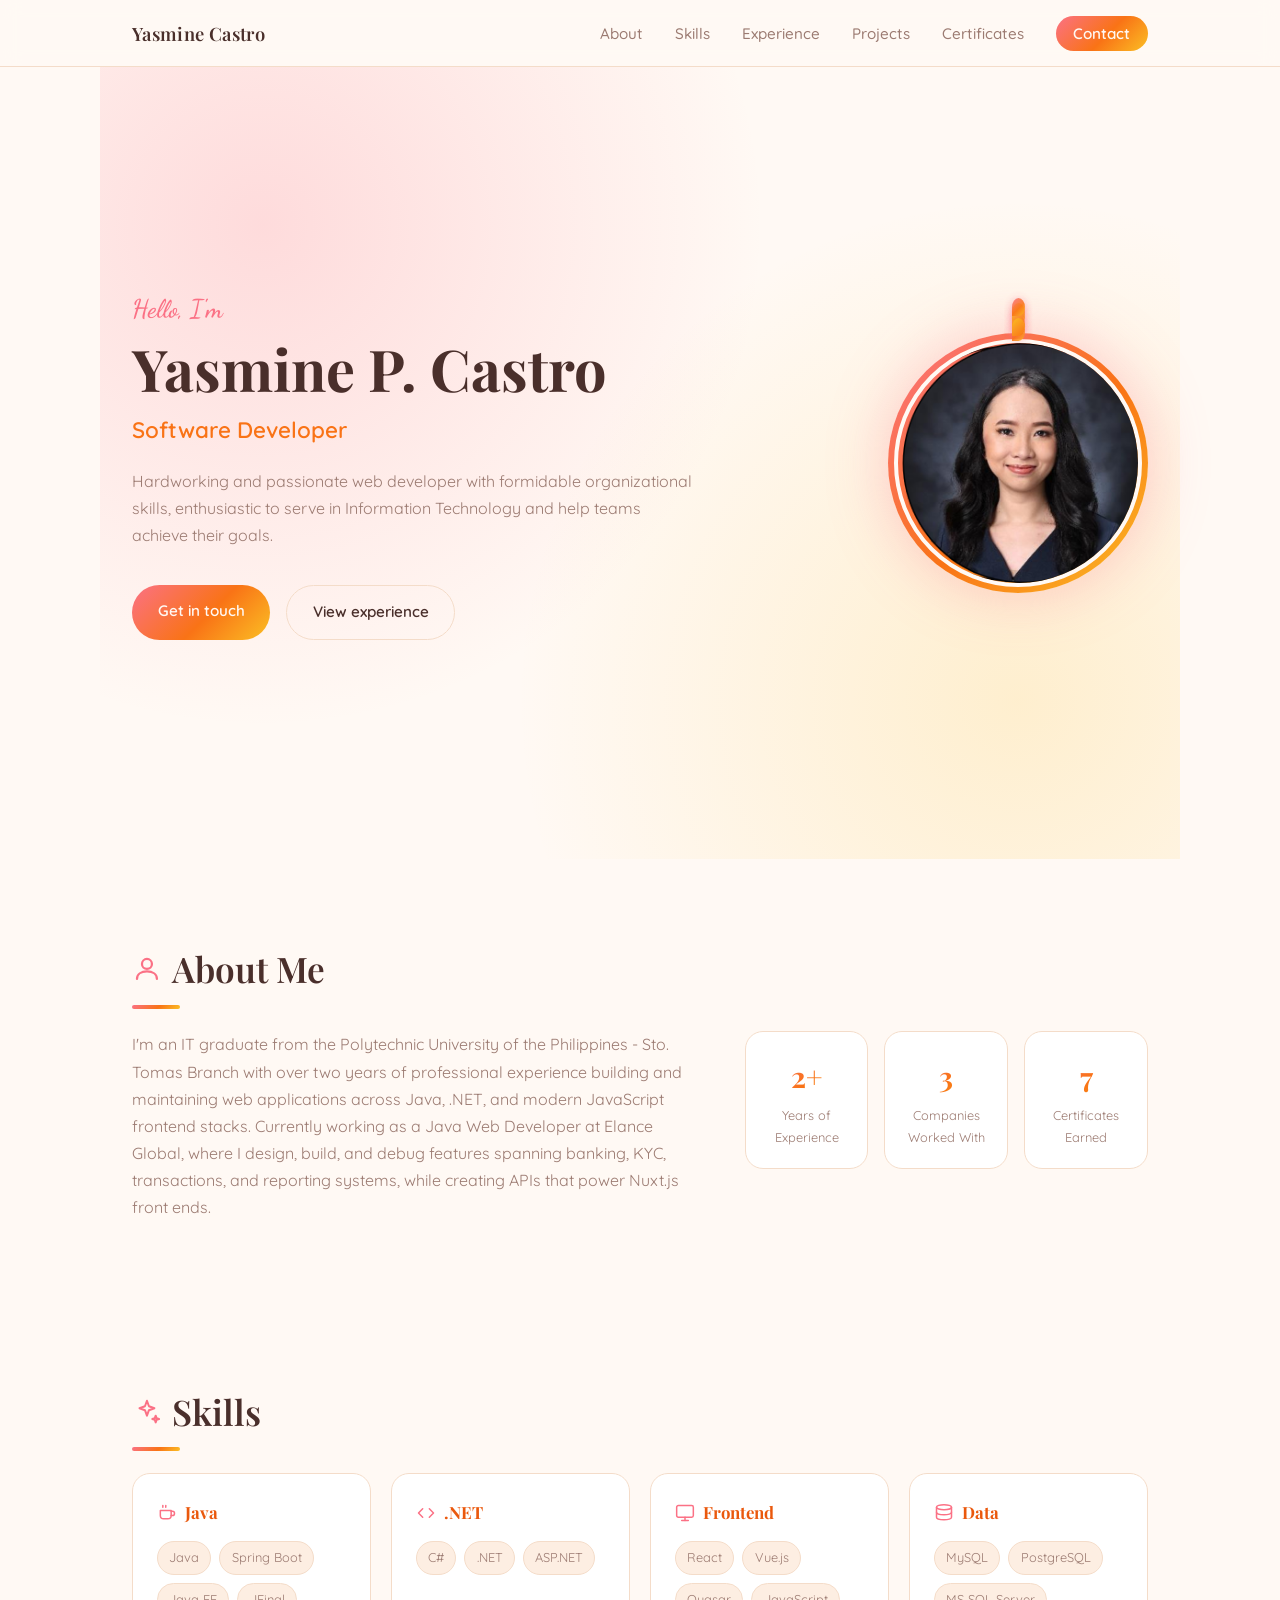
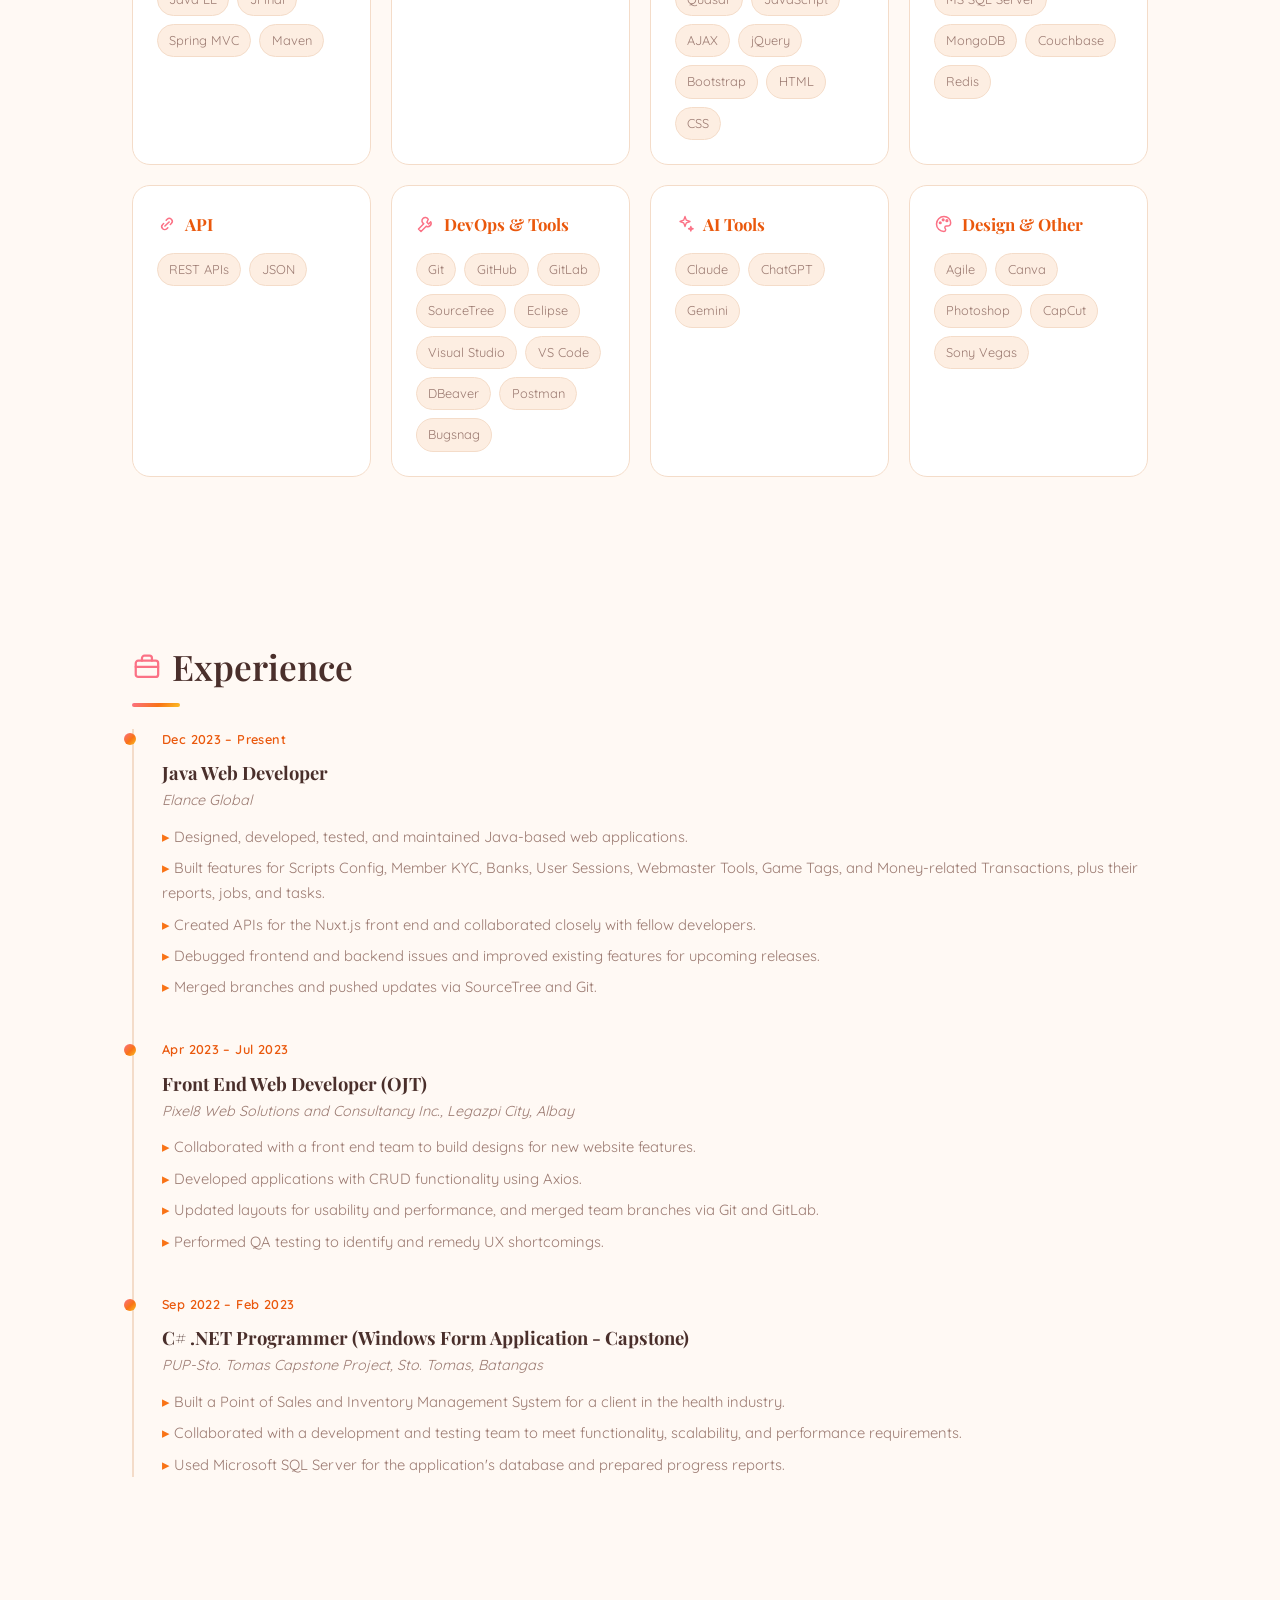
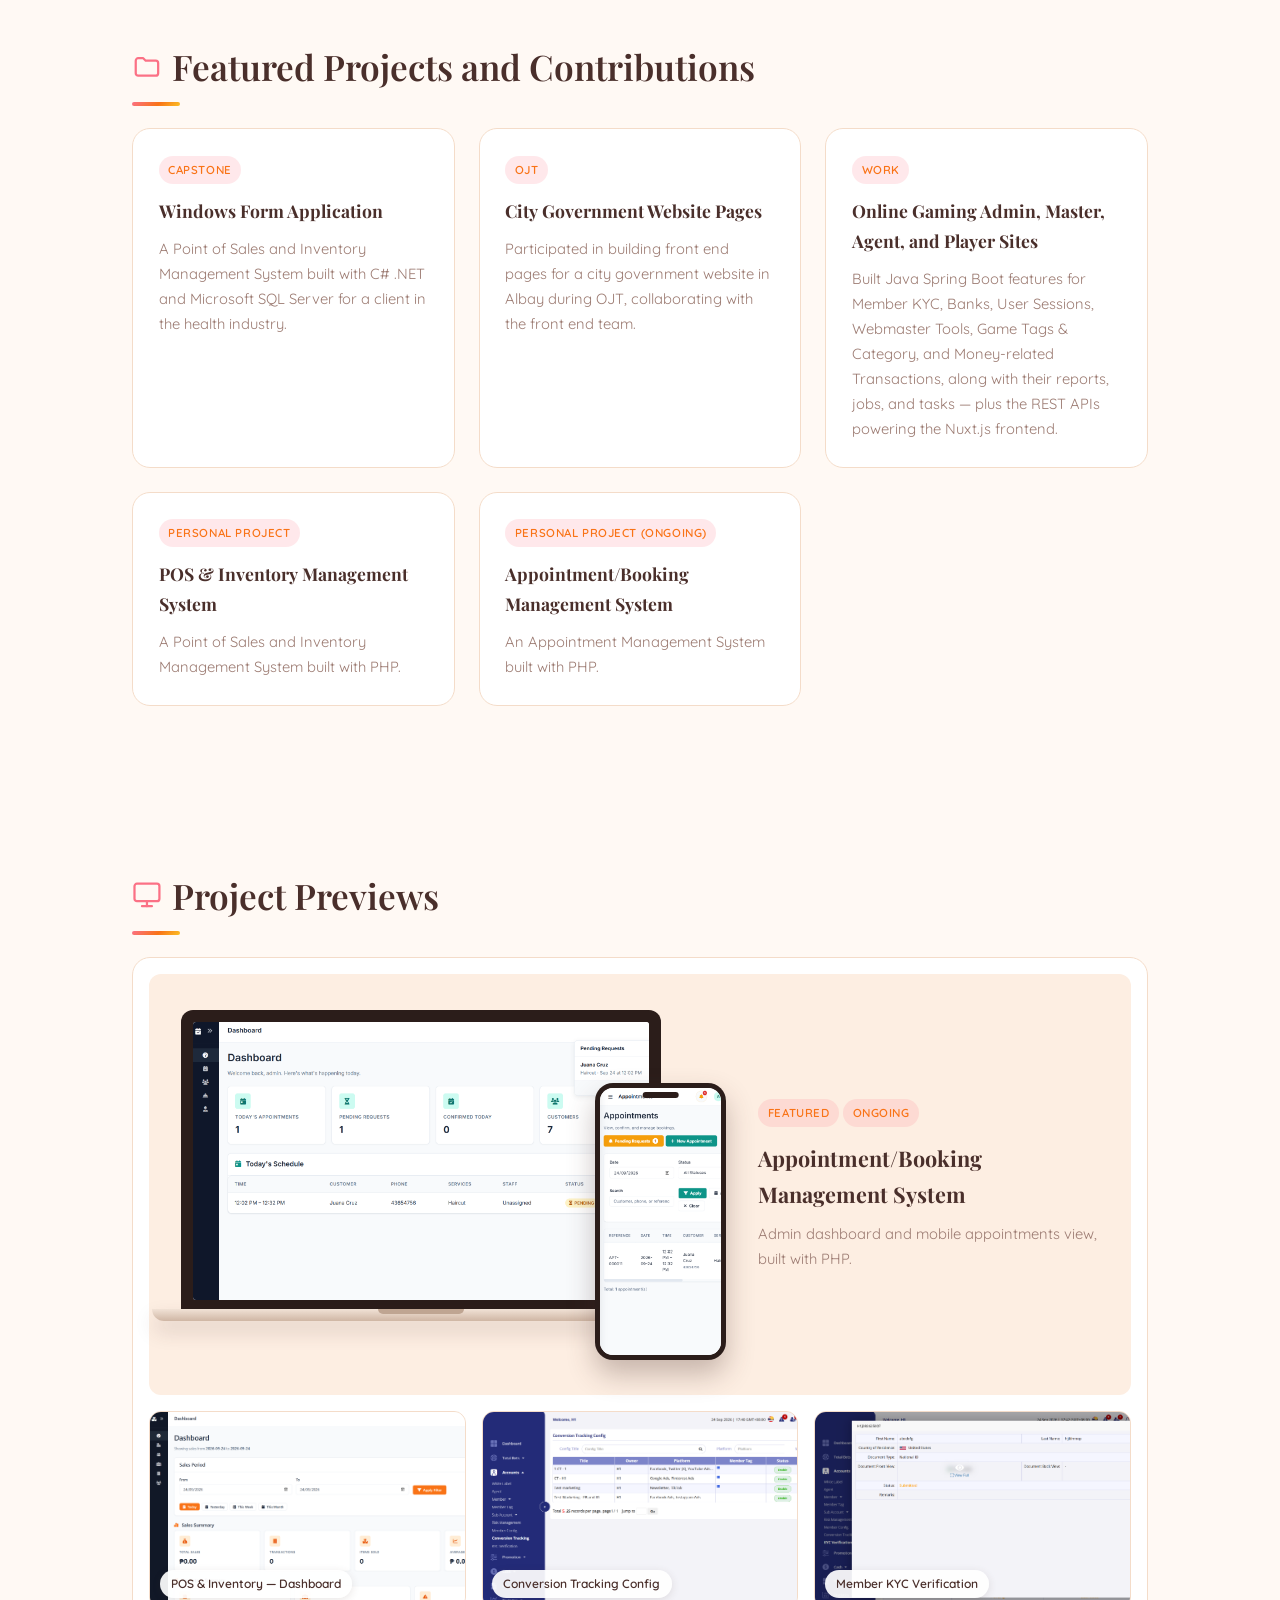
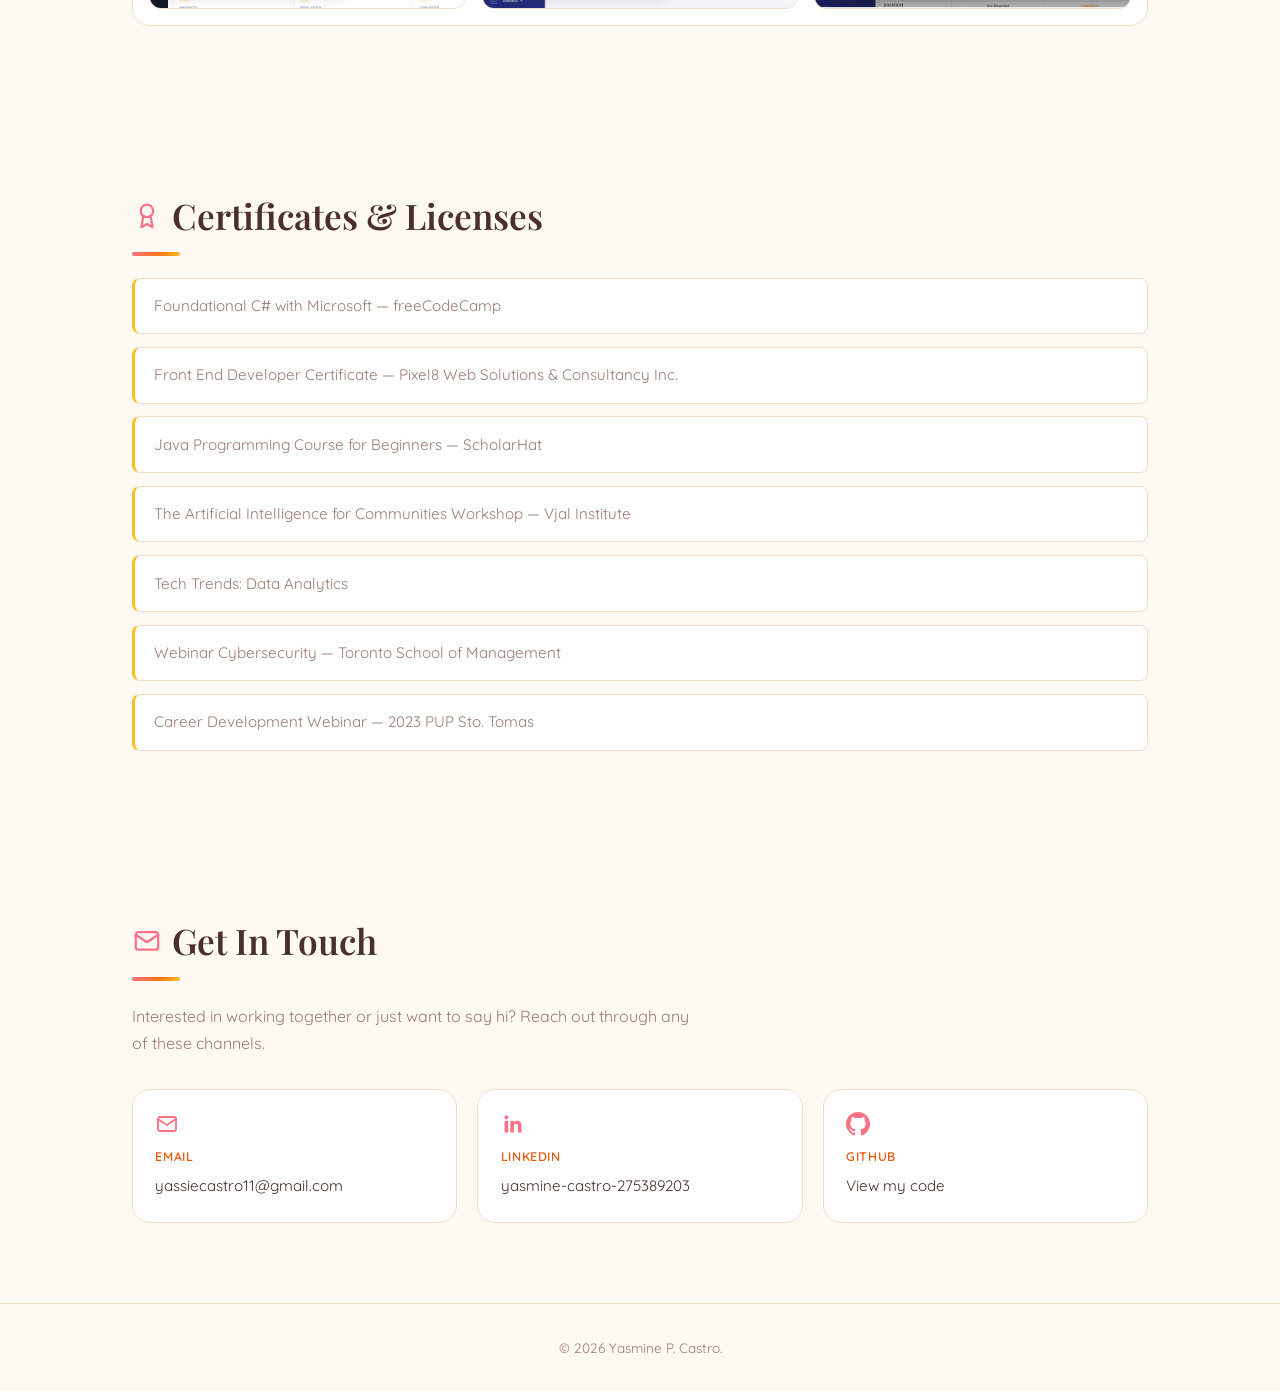
==== commit d9db89e3: "Update project titles" ====
--- a/profile.html
+++ b/profile.html
@@ -255,7 +255,7 @@
       <div class="project-grid">
         <div class="project-card reveal">
           <div class="project-tag">Capstone</div>
-          <h3>POS &amp; Inventory Management System</h3>
+          <h3>Windows Form Application</h3>
           <p>A Point of Sales and Inventory Management System built with C# .NET and Microsoft SQL Server for a client in the health industry.</p>
         </div>
         <div class="project-card reveal">
@@ -275,7 +275,7 @@
         </div>
         <div class="project-card reveal">
           <div class="project-tag">Personal Project (Ongoing)</div>
-          <h3>POS &amp; Appointment/Booking Management System</h3>
+          <h3>Appointment/Booking Management System</h3>
           <p>An Appointment Management System built with PHP.</p>
         </div>
       </div>
